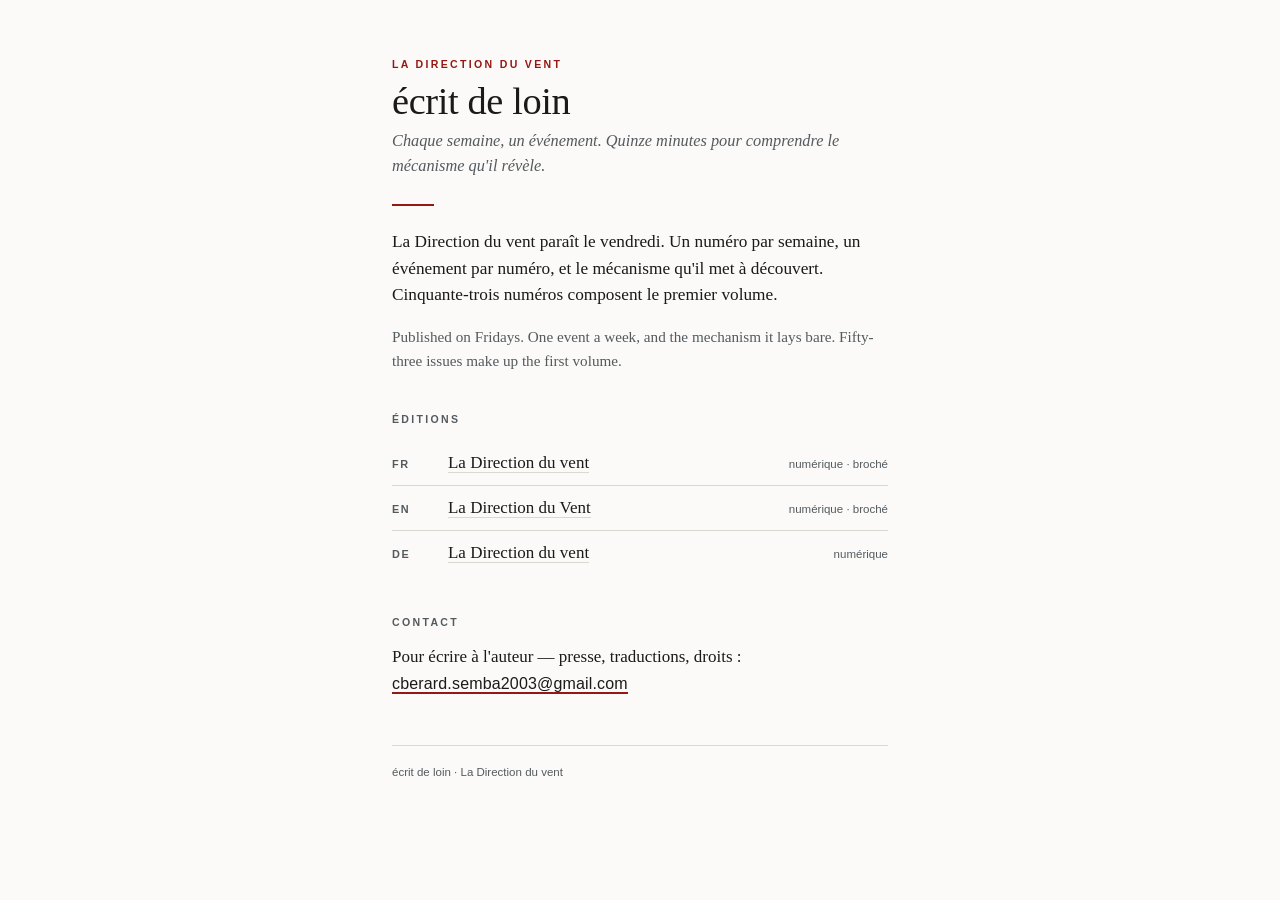
==== index.html @ c3bdf2e4 "Page d'auteur" ====
<!doctype html>
<html lang="fr">
<head>
<meta charset="utf-8">
<meta name="viewport" content="width=device-width,initial-scale=1">
<title>écrit de loin</title>
<style>
  :root{
    --paper:#fbfaf8; --ink:#1a1a1a; --steel:#535a5e;
    --cayenne:#941914; --rule:#dcd7d1;
    --serif:"Iowan Old Style","Palatino Linotype",Palatino,Georgia,"Times New Roman",serif;
    --sans:"Helvetica Neue",Helvetica,Arial,sans-serif;
  }
  *{box-sizing:border-box}
  body{
    margin:0; background:var(--paper); color:var(--ink);
    font-family:var(--serif); font-size:17px; line-height:1.55;
    -webkit-font-smoothing:antialiased;
  }
  .sheet{max-width:34rem; margin:0 auto; padding:3.5rem 1.5rem 4rem}

  .rub{
    font-family:var(--sans); font-size:.66rem; font-weight:600;
    letter-spacing:.22em; text-transform:uppercase; color:var(--cayenne);
    margin:0 0 .5rem;
  }
  h1{
    font-family:var(--serif); font-weight:400; font-size:2.4rem; line-height:1.1;
    margin:0 0 .35rem; letter-spacing:-.01em;
  }
  .sub{
    font-style:italic; color:var(--steel); margin:0 0 1.6rem; font-size:1.02rem;
  }
  hr{border:0; border-top:1px solid var(--rule); margin:1.8rem 0}
  .keyline{border:0; border-top:2px solid var(--cayenne); width:2.6rem; margin:1.4rem 0}

  p{margin:0 0 1rem}
  .lede{font-size:1.08rem}

  h2{
    font-family:var(--sans); font-size:.66rem; font-weight:600;
    letter-spacing:.22em; text-transform:uppercase; color:var(--steel);
    margin:2.4rem 0 .9rem;
  }

  ul.ed{list-style:none; margin:0; padding:0}
  ul.ed li{
    display:flex; gap:.9rem; align-items:baseline;
    padding:.55rem 0; border-bottom:1px solid var(--rule);
  }
  ul.ed li:last-child{border-bottom:0}
  .lang{
    font-family:var(--sans); font-size:.68rem; font-weight:600; letter-spacing:.14em;
    text-transform:uppercase; color:var(--steel); flex:0 0 2.6rem;
  }
  .ed-t{flex:1 1 auto}
  .ed-t a{color:var(--ink); text-decoration:none; border-bottom:1px solid var(--rule)}
  .ed-t a:hover{border-bottom-color:var(--cayenne); color:var(--cayenne)}
  .fmt{font-family:var(--sans); font-size:.72rem; color:var(--steel); white-space:nowrap}

  .mail{
    font-family:var(--sans); font-size:1rem; letter-spacing:.01em;
    color:var(--ink); text-decoration:none; border-bottom:2px solid var(--cayenne);
  }
  .mail:hover{color:var(--cayenne)}

  footer{
    margin-top:3rem; padding-top:1.1rem; border-top:1px solid var(--rule);
    font-family:var(--sans); font-size:.72rem; color:var(--steel);
  }
  .en{color:var(--steel); font-size:.95rem}

  @media (max-width:30rem){
    .sheet{padding:2.4rem 1.15rem 3rem}
    h1{font-size:2rem}
    ul.ed li{flex-wrap:wrap; gap:.4rem .9rem}
    .lang{flex-basis:100%}
  }
</style>
</head>
<body>
<div class="sheet">

  <p class="rub">La Direction du vent</p>
  <h1>écrit de loin</h1>
  <p class="sub">Chaque semaine, un événement. Quinze minutes pour comprendre le mécanisme qu'il révèle.</p>

  <hr class="keyline">

  <p class="lede">La Direction du vent paraît le vendredi. Un numéro par semaine, un événement par
  numéro, et le mécanisme qu'il met à découvert. Cinquante-trois numéros composent le premier
  volume.</p>

  <p class="en">Published on Fridays. One event a week, and the mechanism it lays bare. Fifty-three
  issues make up the first volume.</p>

  <h2>Éditions</h2>
  <ul class="ed">
    <li>
      <span class="lang">FR</span>
      <span class="ed-t"><a href="https://www.amazon.fr/dp/B0HHJQWG64">La Direction du vent</a></span>
      <span class="fmt">numérique · broché</span>
    </li>
    <li>
      <span class="lang">EN</span>
      <span class="ed-t"><a href="https://www.amazon.com/dp/B0HHFZFDJ3">La Direction du Vent</a></span>
      <span class="fmt">numérique · broché</span>
    </li>
    <li>
      <span class="lang">DE</span>
      <span class="ed-t"><a href="https://www.amazon.de/dp/B0HHJSJW9L">La Direction du vent</a></span>
      <span class="fmt">numérique</span>
    </li>
  </ul>

  <h2>Contact</h2>
  <p>Pour écrire à l'auteur — presse, traductions, droits :<br>
  <a class="mail" href="mailto:cberard.semba2003@gmail.com">cberard.semba2003@gmail.com</a></p>

  <footer>
    écrit de loin · La Direction du vent
  </footer>

</div>
</body>
</html>
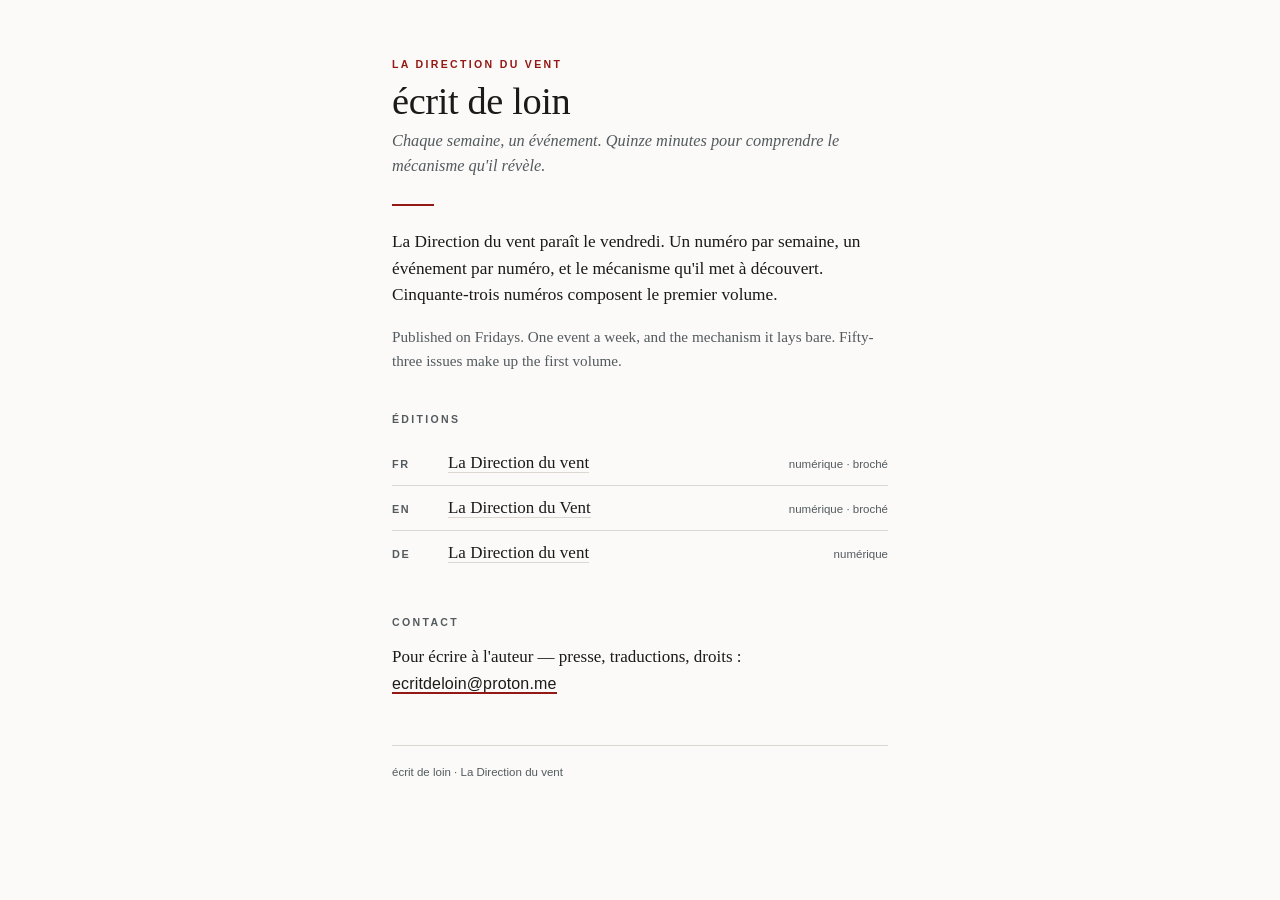
==== commit c91153a1: "Adresse de contact" ====
--- a/index.html
+++ b/index.html
@@ -115,7 +115,7 @@
 
   <h2>Contact</h2>
   <p>Pour écrire à l'auteur — presse, traductions, droits :<br>
-  <a class="mail" href="mailto:cberard.semba2003@gmail.com">cberard.semba2003@gmail.com</a></p>
+  <a class="mail" href="mailto:ecritdeloin@proton.me">ecritdeloin@proton.me</a></p>
 
   <footer>
     écrit de loin · La Direction du vent
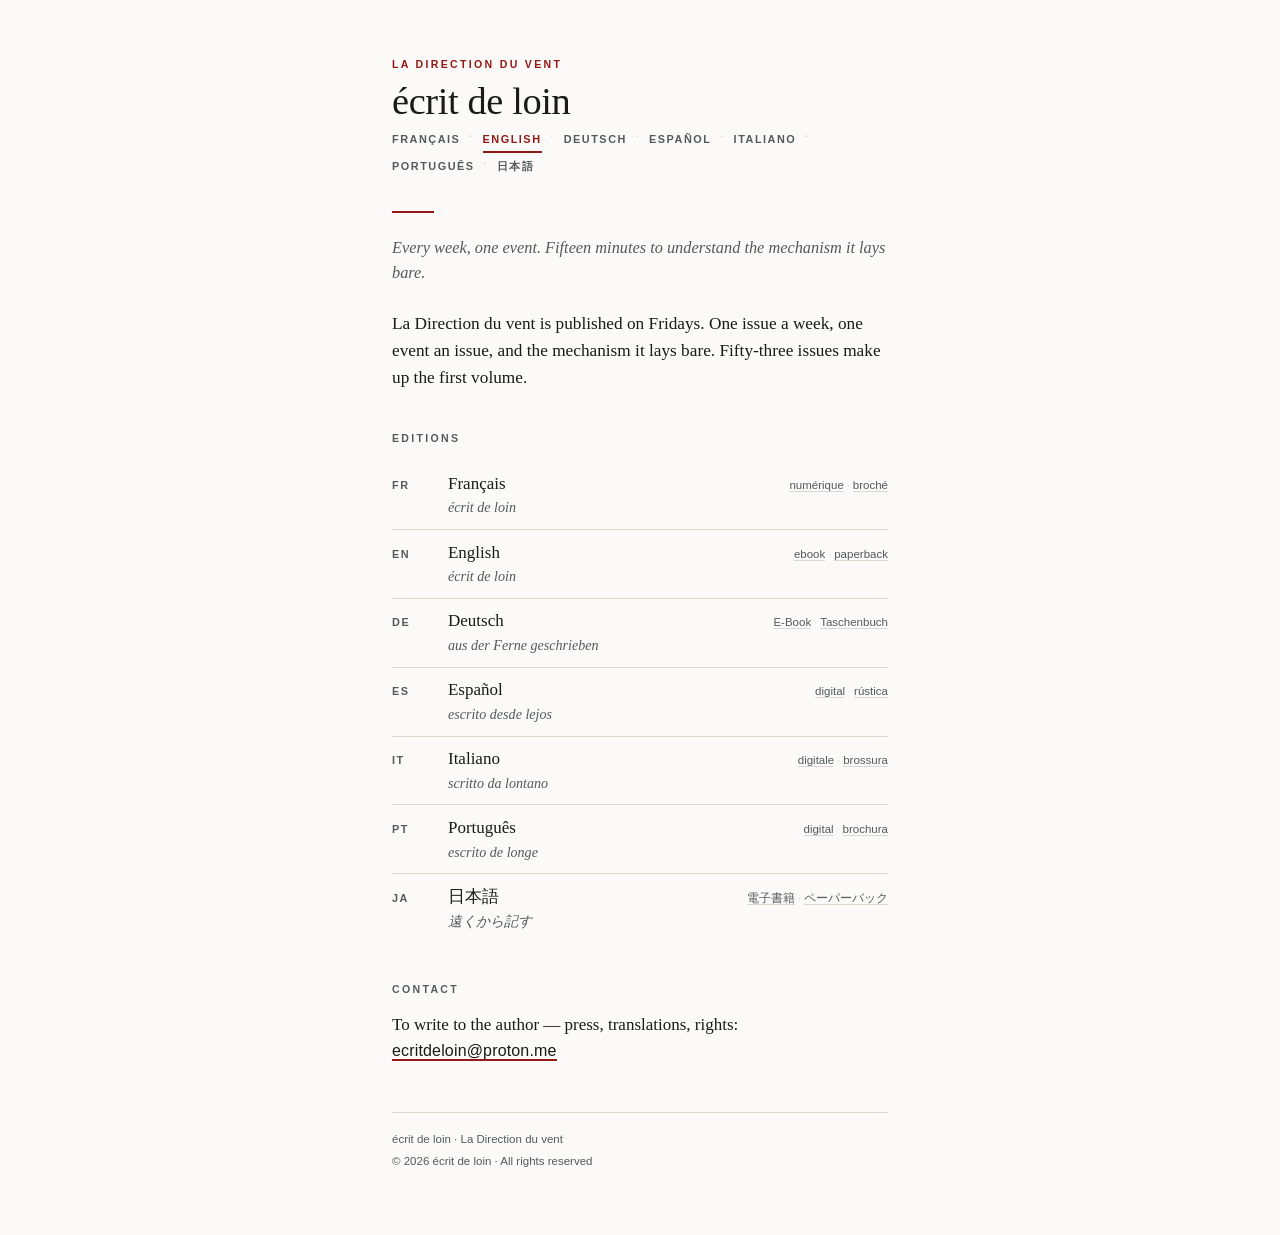
==== commit 5b44c856: "Sept éditions, quatorze liens, sélecteur de langue" ====
--- a/index.html
+++ b/index.html
@@ -3,7 +3,8 @@
 <head>
 <meta charset="utf-8">
 <meta name="viewport" content="width=device-width,initial-scale=1">
-<title>écrit de loin</title>
+<title>écrit de loin — La Direction du vent</title>
+<meta name="description" content="La Direction du vent. Chaque semaine, un événement. Quinze minutes pour comprendre le mécanisme qu'il révèle. Cinquante-trois numéros, en sept langues.">
 <style>
   :root{
     --paper:#fbfaf8; --ink:#1a1a1a; --steel:#535a5e;
@@ -43,10 +44,31 @@
     margin:2.4rem 0 .9rem;
   }
 
+  /* — sélecteur de langue — */
+  .picker{
+    display:flex; flex-wrap:wrap; gap:.1rem .55rem;
+    font-family:var(--sans); font-size:.68rem; font-weight:600;
+    letter-spacing:.14em; text-transform:uppercase;
+    margin:0 0 1.9rem;
+  }
+  .picker button{
+    font:inherit; letter-spacing:inherit; text-transform:inherit;
+    background:none; border:0; padding:.2rem 0; cursor:pointer;
+    color:var(--steel); border-bottom:2px solid transparent;
+  }
+  .picker button:hover{color:var(--cayenne)}
+  .picker button[aria-current="true"]{color:var(--cayenne); border-bottom-color:var(--cayenne)}
+  .picker .sep{color:var(--rule)}
+
+  /* sans JS, les sept blocs restent visibles et lisibles */
+  .say:not([hidden]) + .say:not([hidden]),
+  .ct:not([hidden]) + .ct:not([hidden]){border-top:1px dotted var(--rule); padding-top:1.1rem; margin-top:1.1rem}
+
+  /* — liste des éditions — */
   ul.ed{list-style:none; margin:0; padding:0}
   ul.ed li{
     display:flex; gap:.9rem; align-items:baseline;
-    padding:.55rem 0; border-bottom:1px solid var(--rule);
+    padding:.62rem 0; border-bottom:1px solid var(--rule);
   }
   ul.ed li:last-child{border-bottom:0}
   .lang{
@@ -54,9 +76,11 @@
     text-transform:uppercase; color:var(--steel); flex:0 0 2.6rem;
   }
   .ed-t{flex:1 1 auto}
-  .ed-t a{color:var(--ink); text-decoration:none; border-bottom:1px solid var(--rule)}
-  .ed-t a:hover{border-bottom-color:var(--cayenne); color:var(--cayenne)}
-  .fmt{font-family:var(--sans); font-size:.72rem; color:var(--steel); white-space:nowrap}
+  .ed-t .who{display:block; font-style:italic; color:var(--steel); font-size:.88rem}
+  .fmt{font-family:var(--sans); font-size:.72rem; white-space:nowrap; color:var(--steel)}
+  .fmt a{color:var(--steel); text-decoration:none; border-bottom:1px solid var(--rule)}
+  .fmt a:hover{color:var(--cayenne); border-bottom-color:var(--cayenne)}
+  .fmt .dot{padding:0 .18rem; color:var(--rule)}
 
   .mail{
     font-family:var(--sans); font-size:1rem; letter-spacing:.01em;
@@ -68,13 +92,14 @@
     margin-top:3rem; padding-top:1.1rem; border-top:1px solid var(--rule);
     font-family:var(--sans); font-size:.72rem; color:var(--steel);
   }
-  .en{color:var(--steel); font-size:.95rem}
+  footer .rights{display:block; margin-top:.3rem}
 
   @media (max-width:30rem){
     .sheet{padding:2.4rem 1.15rem 3rem}
     h1{font-size:2rem}
-    ul.ed li{flex-wrap:wrap; gap:.4rem .9rem}
+    ul.ed li{flex-wrap:wrap; gap:.35rem .9rem}
     .lang{flex-basis:100%}
+    .fmt{flex-basis:100%}
   }
 </style>
 </head>
@@ -83,44 +108,171 @@
 
   <p class="rub">La Direction du vent</p>
   <h1>écrit de loin</h1>
-  <p class="sub">Chaque semaine, un événement. Quinze minutes pour comprendre le mécanisme qu'il révèle.</p>
+
+  <nav class="picker" id="picker" aria-label="Langue">
+    <button type="button" data-go="fr" lang="fr">Français</button><span class="sep">·</span>
+    <button type="button" data-go="en" lang="en">English</button><span class="sep">·</span>
+    <button type="button" data-go="de" lang="de">Deutsch</button><span class="sep">·</span>
+    <button type="button" data-go="es" lang="es">Español</button><span class="sep">·</span>
+    <button type="button" data-go="it" lang="it">Italiano</button><span class="sep">·</span>
+    <button type="button" data-go="pt" lang="pt">Português</button><span class="sep">·</span>
+    <button type="button" data-go="ja" lang="ja">日本語</button>
+  </nav>
 
   <hr class="keyline">
 
-  <p class="lede">La Direction du vent paraît le vendredi. Un numéro par semaine, un événement par
-  numéro, et le mécanisme qu'il met à découvert. Cinquante-trois numéros composent le premier
-  volume.</p>
-
-  <p class="en">Published on Fridays. One event a week, and the mechanism it lays bare. Fifty-three
-  issues make up the first volume.</p>
-
-  <h2>Éditions</h2>
+  <div class="say" data-lang="fr" lang="fr">
+    <p class="sub">Chaque semaine, un événement. Quinze minutes pour comprendre le mécanisme qu'il révèle.</p>
+    <p class="lede">La Direction du vent paraît le vendredi. Un numéro par semaine, un événement par numéro, et le mécanisme qu'il met à découvert. Cinquante-trois numéros composent le premier volume.</p>
+  </div>
+
+  <div class="say" data-lang="en" lang="en">
+    <p class="sub">Every week, one event. Fifteen minutes to understand the mechanism it lays bare.</p>
+    <p class="lede">La Direction du vent is published on Fridays. One issue a week, one event an issue, and the mechanism it lays bare. Fifty-three issues make up the first volume.</p>
+  </div>
+
+  <div class="say" data-lang="de" lang="de">
+    <p class="sub">Jede Woche ein Ereignis. Fünfzehn Minuten, um den Mechanismus zu verstehen, den es freilegt.</p>
+    <p class="lede">La Direction du vent erscheint freitags. Eine Ausgabe pro Woche, ein Ereignis pro Ausgabe, und der Mechanismus, den es freilegt. Dreiundfünfzig Ausgaben bilden den ersten Band.</p>
+  </div>
+
+  <div class="say" data-lang="es" lang="es">
+    <p class="sub">Cada semana, un acontecimiento. Quince minutos para entender el mecanismo que pone al descubierto.</p>
+    <p class="lede">La Direction du vent aparece los viernes. Un número por semana, un acontecimiento por número, y el mecanismo que pone al descubierto. Cincuenta y tres números componen el primer volumen.</p>
+  </div>
+
+  <div class="say" data-lang="it" lang="it">
+    <p class="sub">Ogni settimana, un avvenimento. Quindici minuti per capire il meccanismo che mette a nudo.</p>
+    <p class="lede">La Direction du vent esce il venerdì. Un numero a settimana, un avvenimento per numero, e il meccanismo che mette a nudo. Cinquantatré numeri compongono il primo volume.</p>
+  </div>
+
+  <div class="say" data-lang="pt" lang="pt">
+    <p class="sub">Todas as semanas, um acontecimento. Quinze minutos para perceber o mecanismo que põe a nu.</p>
+    <p class="lede">La Direction du vent sai às sextas-feiras. Um número por semana, um acontecimento por número, e o mecanismo que põe a nu. Cinquenta e três números compõem o primeiro volume.</p>
+  </div>
+
+  <div class="say" data-lang="ja" lang="ja">
+    <p class="sub">毎週、ひとつの出来事。十五分で、それが露わにする仕組みをつかむ。</p>
+    <p class="lede">『La Direction du vent』は毎週金曜日に出る。一週間にひとつの号、ひとつの号にひとつの出来事、そしてそれが露わにする仕組み。第一巻は五十三の号からなる。</p>
+  </div>
+
+  <h2 class="hd" data-hd="editions">Éditions</h2>
+
   <ul class="ed">
     <li>
       <span class="lang">FR</span>
-      <span class="ed-t"><a href="https://www.amazon.fr/dp/B0HHJQWG64">La Direction du vent</a></span>
-      <span class="fmt">numérique · broché</span>
+      <span class="ed-t" lang="fr">Français<span class="who">écrit de loin</span></span>
+      <span class="fmt" lang="fr"><a href="https://www.amazon.fr/dp/B0HHJQWG64">numérique</a><span class="dot">·</span><a href="https://www.amazon.fr/dp/B0HHJSZKZ5">broché</a></span>
     </li>
     <li>
       <span class="lang">EN</span>
-      <span class="ed-t"><a href="https://www.amazon.com/dp/B0HHFZFDJ3">La Direction du Vent</a></span>
-      <span class="fmt">numérique · broché</span>
+      <span class="ed-t" lang="en">English<span class="who">écrit de loin</span></span>
+      <span class="fmt" lang="en"><a href="https://www.amazon.com/dp/B0HHFZFDJ3">ebook</a><span class="dot">·</span><a href="https://www.amazon.com/dp/B0HHJ3MZLS">paperback</a></span>
     </li>
     <li>
       <span class="lang">DE</span>
-      <span class="ed-t"><a href="https://www.amazon.de/dp/B0HHJSJW9L">La Direction du vent</a></span>
-      <span class="fmt">numérique</span>
+      <span class="ed-t" lang="de">Deutsch<span class="who">aus der Ferne geschrieben</span></span>
+      <span class="fmt" lang="de"><a href="https://www.amazon.de/dp/B0HHJSJW9L">E-Book</a><span class="dot">·</span><a href="https://www.amazon.de/dp/B0HHJXKGLG">Taschenbuch</a></span>
+    </li>
+    <li>
+      <span class="lang">ES</span>
+      <span class="ed-t" lang="es">Español<span class="who">escrito desde lejos</span></span>
+      <span class="fmt" lang="es"><a href="https://www.amazon.es/dp/B0HHJVWYWV">digital</a><span class="dot">·</span><a href="https://www.amazon.es/dp/B0HHK5GX8Z">rústica</a></span>
+    </li>
+    <li>
+      <span class="lang">IT</span>
+      <span class="ed-t" lang="it">Italiano<span class="who">scritto da lontano</span></span>
+      <span class="fmt" lang="it"><a href="https://www.amazon.it/dp/B0HHL5JHBM">digitale</a><span class="dot">·</span><a href="https://www.amazon.it/dp/B0HHKNQSZ2">brossura</a></span>
+    </li>
+    <li>
+      <span class="lang">PT</span>
+      <span class="ed-t" lang="pt">Português<span class="who">escrito de longe</span></span>
+      <span class="fmt" lang="pt"><a href="https://www.amazon.com.br/dp/B0HHK7PK4W">digital</a><span class="dot">·</span><a href="https://www.amazon.com.br/dp/B0HHLD9Z6T">brochura</a></span>
+    </li>
+    <li>
+      <span class="lang">JA</span>
+      <span class="ed-t" lang="ja">日本語<span class="who">遠くから記す</span></span>
+      <span class="fmt" lang="ja"><a href="https://www.amazon.co.jp/dp/B0HHNVQ7XV">電子書籍</a><span class="dot">·</span><a href="https://www.amazon.co.jp/dp/B0HHSJ1YGT">ペーパーバック</a></span>
     </li>
   </ul>
 
-  <h2>Contact</h2>
-  <p>Pour écrire à l'auteur — presse, traductions, droits :<br>
-  <a class="mail" href="mailto:ecritdeloin@proton.me">ecritdeloin@proton.me</a></p>
+  <h2 class="hd" data-hd="contact">Contact</h2>
+
+  <div class="ct" data-lang="fr" lang="fr"><p>Pour écrire à l'auteur — presse, traductions, droits :<br>
+  <a class="mail" href="mailto:ecritdeloin@proton.me">ecritdeloin@proton.me</a></p></div>
+  <div class="ct" data-lang="en" lang="en"><p>To write to the author — press, translations, rights:<br>
+  <a class="mail" href="mailto:ecritdeloin@proton.me">ecritdeloin@proton.me</a></p></div>
+  <div class="ct" data-lang="de" lang="de"><p>Um dem Autor zu schreiben — Presse, Übersetzungen, Rechte:<br>
+  <a class="mail" href="mailto:ecritdeloin@proton.me">ecritdeloin@proton.me</a></p></div>
+  <div class="ct" data-lang="es" lang="es"><p>Para escribir al autor — prensa, traducciones, derechos:<br>
+  <a class="mail" href="mailto:ecritdeloin@proton.me">ecritdeloin@proton.me</a></p></div>
+  <div class="ct" data-lang="it" lang="it"><p>Per scrivere all'autore — stampa, traduzioni, diritti:<br>
+  <a class="mail" href="mailto:ecritdeloin@proton.me">ecritdeloin@proton.me</a></p></div>
+  <div class="ct" data-lang="pt" lang="pt"><p>Para escrever ao autor — imprensa, traduções, direitos:<br>
+  <a class="mail" href="mailto:ecritdeloin@proton.me">ecritdeloin@proton.me</a></p></div>
+  <div class="ct" data-lang="ja" lang="ja"><p>著者への連絡 — 報道、翻訳、権利：<br>
+  <a class="mail" href="mailto:ecritdeloin@proton.me">ecritdeloin@proton.me</a></p></div>
 
   <footer>
     écrit de loin · La Direction du vent
+    <span class="rights">© 2026 écrit de loin<span class="hd-r" data-hd="rights"> · Tous droits réservés</span></span>
   </footer>
 
 </div>
+
+<script>
+(function(){
+  var LANGS = ["fr","en","de","es","it","pt","ja"];
+  var HD = {
+    editions: {fr:"Éditions", en:"Editions", de:"Ausgaben", es:"Ediciones",
+               it:"Edizioni", pt:"Edições", ja:"各言語版"},
+    contact:  {fr:"Contact", en:"Contact", de:"Kontakt", es:"Contacto",
+               it:"Contatti", pt:"Contacto", ja:"連絡先"},
+    rights:   {fr:" · Tous droits réservés", en:" · All rights reserved",
+               de:" · Alle Rechte vorbehalten", es:" · Todos los derechos reservados",
+               it:" · Tutti i diritti riservati", pt:" · Todos os direitos reservados",
+               ja:" · 無断転載を禁じる"}
+  };
+
+  function pick(){
+    var q = new URLSearchParams(location.search).get("lang");
+    if (q && LANGS.indexOf(q) > -1) return q;
+    var stored = null;
+    try { stored = localStorage.getItem("edl-lang"); } catch(e){}
+    if (stored && LANGS.indexOf(stored) > -1) return stored;
+    var nav = (navigator.languages || [navigator.language || "fr"]);
+    for (var i = 0; i < nav.length; i++){
+      var code = String(nav[i]).slice(0,2).toLowerCase();
+      if (LANGS.indexOf(code) > -1) return code;
+    }
+    return "fr";
+  }
+
+  function show(lang){
+    var blocks = document.querySelectorAll(".say, .ct");
+    for (var i = 0; i < blocks.length; i++){
+      blocks[i].hidden = (blocks[i].getAttribute("data-lang") !== lang);
+    }
+    var heads = document.querySelectorAll("[data-hd]");
+    for (var j = 0; j < heads.length; j++){
+      var key = heads[j].getAttribute("data-hd");
+      if (HD[key] && HD[key][lang]) heads[j].textContent = HD[key][lang];
+    }
+    var btns = document.querySelectorAll("#picker button");
+    for (var k = 0; k < btns.length; k++){
+      btns[k].setAttribute("aria-current", btns[k].getAttribute("data-go") === lang ? "true" : "false");
+    }
+    document.documentElement.lang = lang;
+    try { localStorage.setItem("edl-lang", lang); } catch(e){}
+  }
+
+  document.getElementById("picker").addEventListener("click", function(ev){
+    var b = ev.target.closest("button[data-go]");
+    if (b) show(b.getAttribute("data-go"));
+  });
+
+  show(pick());
+})();
+</script>
 </body>
 </html>
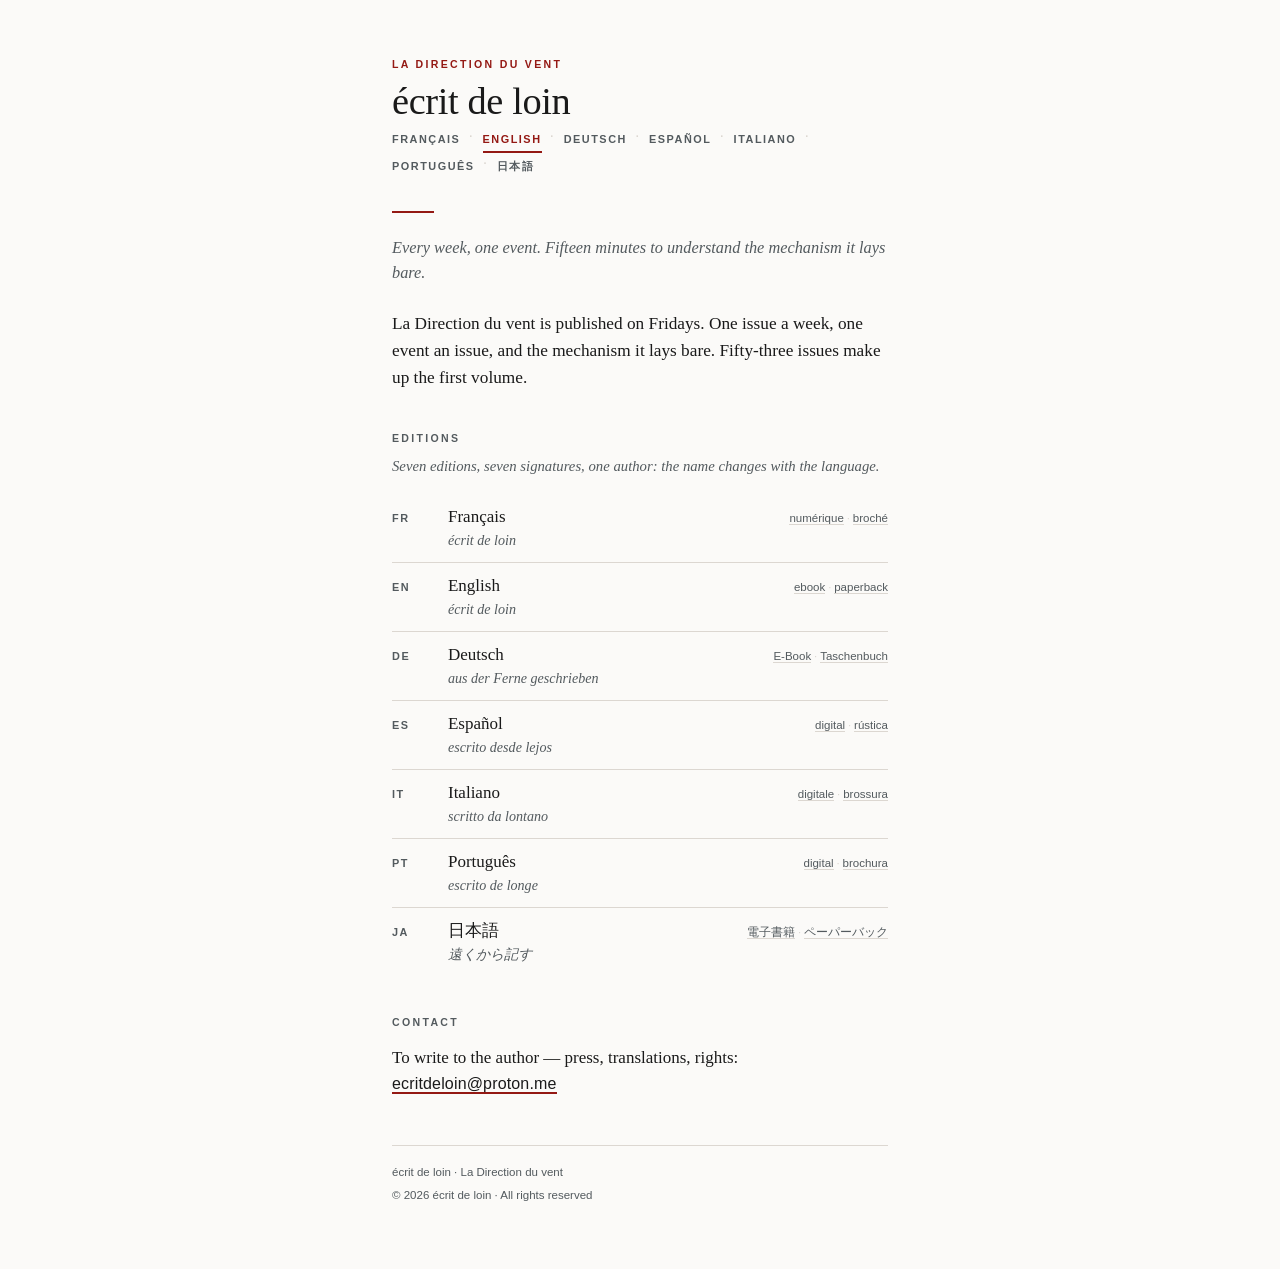
==== commit 96b91aa8: "Sept signatures, un seul auteur" ====
--- a/index.html
+++ b/index.html
@@ -65,6 +65,7 @@
   .ct:not([hidden]) + .ct:not([hidden]){border-top:1px dotted var(--rule); padding-top:1.1rem; margin-top:1.1rem}
 
   /* — liste des éditions — */
+  .nt{font-style:italic; color:var(--steel); font-size:.92rem; margin:-.35rem 0 1rem}
   ul.ed{list-style:none; margin:0; padding:0}
   ul.ed li{
     display:flex; gap:.9rem; align-items:baseline;
@@ -157,6 +158,14 @@
   </div>
 
   <h2 class="hd" data-hd="editions">Éditions</h2>
+
+  <p class="nt" data-lang="fr" lang="fr">Sept éditions, sept signatures, un seul auteur : le nom change avec la langue.</p>
+  <p class="nt" data-lang="en" lang="en">Seven editions, seven signatures, one author: the name changes with the language.</p>
+  <p class="nt" data-lang="de" lang="de">Sieben Ausgaben, sieben Signaturen, ein Autor: der Name wechselt mit der Sprache.</p>
+  <p class="nt" data-lang="es" lang="es">Siete ediciones, siete firmas, un solo autor: el nombre cambia con la lengua.</p>
+  <p class="nt" data-lang="it" lang="it">Sette edizioni, sette firme, un solo autore: il nome cambia con la lingua.</p>
+  <p class="nt" data-lang="pt" lang="pt">Sete edições, sete assinaturas, um só autor: o nome muda com a língua.</p>
+  <p class="nt" data-lang="ja" lang="ja">七つの版、七つの署名、著者はひとり。名は言語とともに変わる。</p>
 
   <ul class="ed">
     <li>
@@ -249,7 +258,7 @@
   }
 
   function show(lang){
-    var blocks = document.querySelectorAll(".say, .ct");
+    var blocks = document.querySelectorAll(".say, .ct, .nt");
     for (var i = 0; i < blocks.length; i++){
       blocks[i].hidden = (blocks[i].getAttribute("data-lang") !== lang);
     }
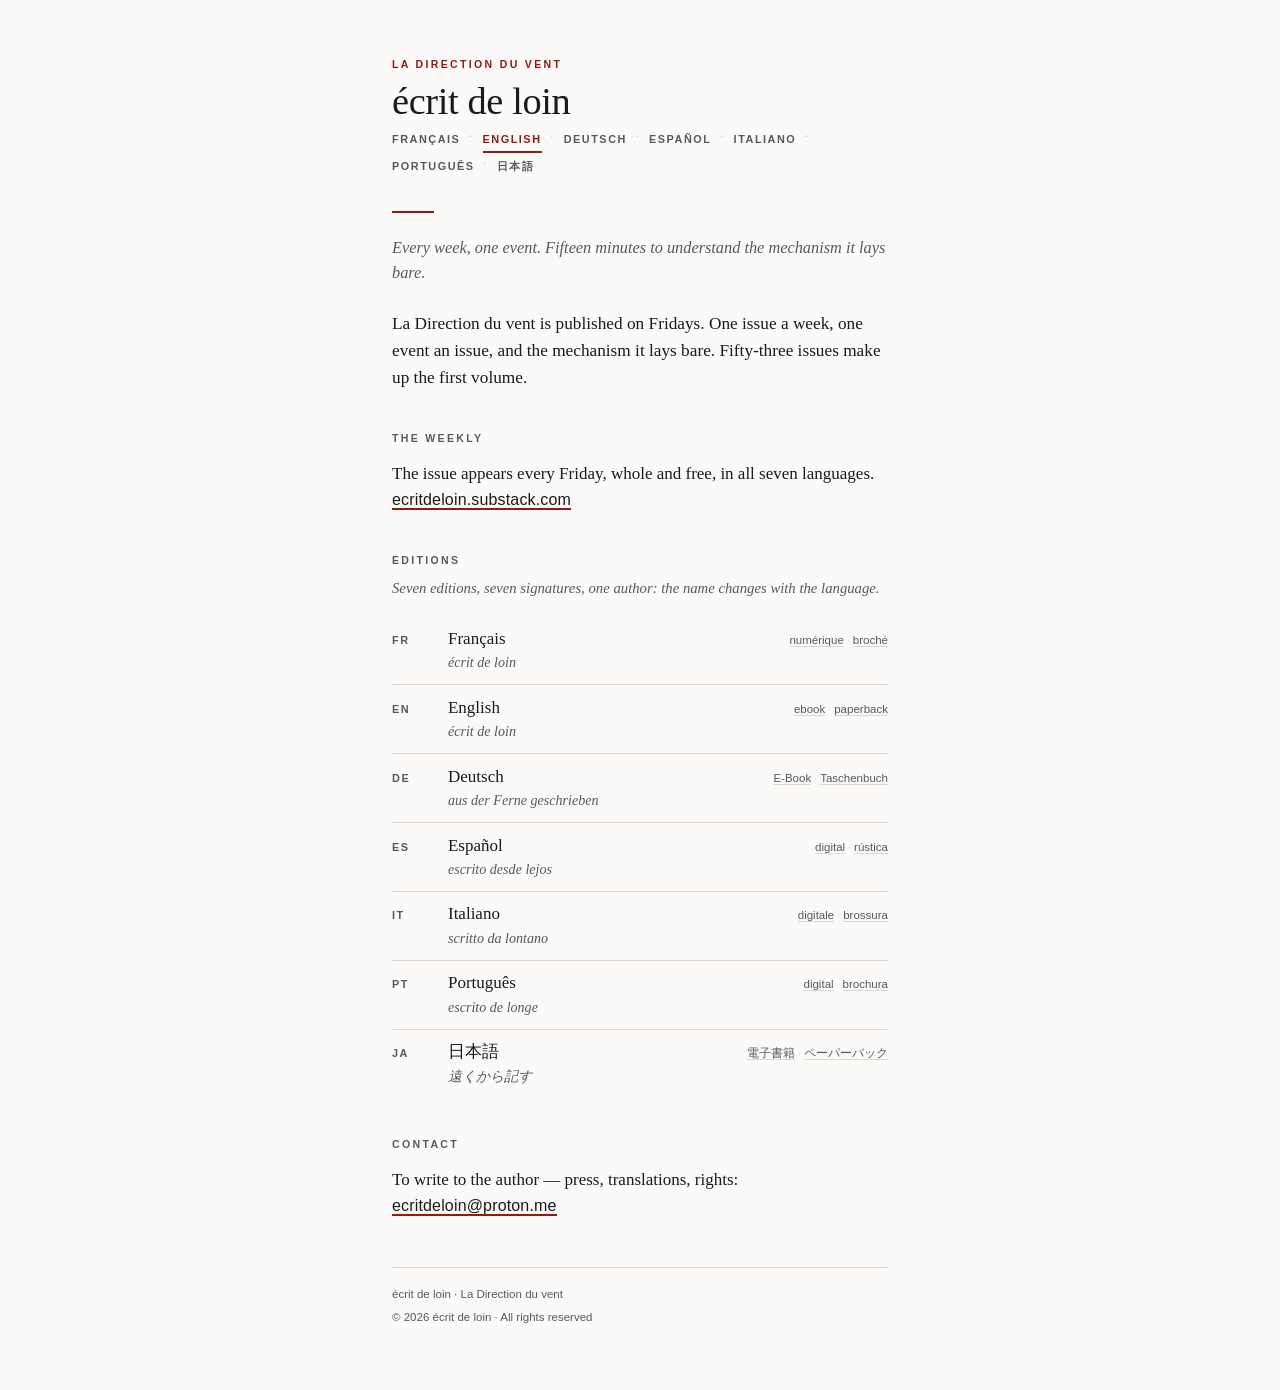
==== commit 87f813b4: "Le site mène à l'hebdomadaire — racine et sources" ====
--- a/index.html
+++ b/index.html
@@ -1,10 +1,37 @@
 <!doctype html>
-<html lang="fr">
+<html lang="en">
 <head>
 <meta charset="utf-8">
 <meta name="viewport" content="width=device-width,initial-scale=1">
-<title>écrit de loin — La Direction du vent</title>
-<meta name="description" content="La Direction du vent. Chaque semaine, un événement. Quinze minutes pour comprendre le mécanisme qu'il révèle. Cinquante-trois numéros, en sept langues.">
+<title>Every week, one event — La Direction du vent</title>
+<meta name="description" content="Fifteen minutes to understand the mechanism it lays bare. One issue a week, on Fridays. Fifty-three issues make up the first volume, in seven languages.">
+<link rel="canonical" href="https://ecritdeloin.github.io/">
+<link rel="alternate" hreflang="x-default" href="https://ecritdeloin.github.io/">
+<link rel="alternate" hreflang="fr" href="https://ecritdeloin.github.io/fr/">
+<link rel="alternate" hreflang="en" href="https://ecritdeloin.github.io/en/">
+<link rel="alternate" hreflang="de" href="https://ecritdeloin.github.io/de/">
+<link rel="alternate" hreflang="es" href="https://ecritdeloin.github.io/es/">
+<link rel="alternate" hreflang="it" href="https://ecritdeloin.github.io/it/">
+<link rel="alternate" hreflang="pt" href="https://ecritdeloin.github.io/pt/">
+<link rel="alternate" hreflang="ja" href="https://ecritdeloin.github.io/ja/">
+<link rel="icon" type="image/png" href="https://ecritdeloin.github.io/logo.png">
+<meta property="og:type" content="website">
+<meta property="og:site_name" content="La Direction du vent">
+<meta property="og:title" content="Every week, one event — La Direction du vent">
+<meta property="og:description" content="Fifteen minutes to understand the mechanism it lays bare. One issue a week, on Fridays. Fifty-three issues make up the first volume, in seven languages.">
+<meta property="og:url" content="https://ecritdeloin.github.io/">
+<meta property="og:locale" content="en_GB">
+<meta property="og:locale:alternate" content="fr_FR">
+<meta property="og:locale:alternate" content="de_DE">
+<meta property="og:locale:alternate" content="es_ES">
+<meta property="og:locale:alternate" content="it_IT">
+<meta property="og:locale:alternate" content="pt_PT">
+<meta property="og:locale:alternate" content="ja_JP">
+<meta property="og:image" content="https://ecritdeloin.github.io/logo.png">
+<meta name="twitter:card" content="summary">
+<meta name="twitter:title" content="Every week, one event — La Direction du vent">
+<meta name="twitter:description" content="Fifteen minutes to understand the mechanism it lays bare. One issue a week, on Fridays. Fifty-three issues make up the first volume, in seven languages.">
+<meta name="twitter:image" content="https://ecritdeloin.github.io/logo.png">
 <style>
   :root{
     --paper:#fbfaf8; --ink:#1a1a1a; --steel:#535a5e;
@@ -60,6 +87,18 @@
   .picker button[aria-current="true"]{color:var(--cayenne); border-bottom-color:var(--cayenne)}
   .picker .sep{color:var(--rule)}
 
+  /* pages statiques : le sélecteur est fait de liens, pas de boutons */
+  .picker a{
+    font:inherit; letter-spacing:inherit; text-transform:inherit;
+    color:var(--steel); text-decoration:none;
+    padding:.2rem 0; border-bottom:2px solid transparent;
+  }
+  .picker a:hover{color:var(--cayenne)}
+  .picker .ici{
+    color:var(--cayenne); border-bottom:2px solid var(--cayenne);
+    padding:.2rem 0;
+  }
+
   /* sans JS, les sept blocs restent visibles et lisibles */
   .say:not([hidden]) + .say:not([hidden]),
   .ct:not([hidden]) + .ct:not([hidden]){border-top:1px dotted var(--rule); padding-top:1.1rem; margin-top:1.1rem}
@@ -110,14 +149,8 @@
   <p class="rub">La Direction du vent</p>
   <h1>écrit de loin</h1>
 
-  <nav class="picker" id="picker" aria-label="Langue">
-    <button type="button" data-go="fr" lang="fr">Français</button><span class="sep">·</span>
-    <button type="button" data-go="en" lang="en">English</button><span class="sep">·</span>
-    <button type="button" data-go="de" lang="de">Deutsch</button><span class="sep">·</span>
-    <button type="button" data-go="es" lang="es">Español</button><span class="sep">·</span>
-    <button type="button" data-go="it" lang="it">Italiano</button><span class="sep">·</span>
-    <button type="button" data-go="pt" lang="pt">Português</button><span class="sep">·</span>
-    <button type="button" data-go="ja" lang="ja">日本語</button>
+  <nav class="picker" id="picker" aria-label="Language">
+    <button type="button" data-go="fr" lang="fr">Français</button><span class="sep">·</span><button type="button" data-go="en" lang="en">English</button><span class="sep">·</span><button type="button" data-go="de" lang="de">Deutsch</button><span class="sep">·</span><button type="button" data-go="es" lang="es">Español</button><span class="sep">·</span><button type="button" data-go="it" lang="it">Italiano</button><span class="sep">·</span><button type="button" data-go="pt" lang="pt">Português</button><span class="sep">·</span><button type="button" data-go="ja" lang="ja">日本語</button>
   </nav>
 
   <hr class="keyline">
@@ -157,11 +190,28 @@
     <p class="lede">『La Direction du vent』は毎週金曜日に出る。一週間にひとつの号、ひとつの号にひとつの出来事、そしてそれが露わにする仕組み。第一巻は五十三の号からなる。</p>
   </div>
 
-  <h2 class="hd" data-hd="editions">Éditions</h2>
+  <h2 class="hd" data-hd="hebdo">The weekly</h2>
+
+  <div class="hb" data-lang="fr" lang="fr"><p>Le numéro paraît chaque vendredi, entier et gratuit, dans les sept langues.<br>
+  <a class="mail" href="https://ecritdeloin.substack.com">ecritdeloin.substack.com</a></p></div>
+  <div class="hb" data-lang="en" lang="en"><p>The issue appears every Friday, whole and free, in all seven languages.<br>
+  <a class="mail" href="https://ecritdeloin.substack.com">ecritdeloin.substack.com</a></p></div>
+  <div class="hb" data-lang="de" lang="de"><p>Die Ausgabe erscheint jeden Freitag, ganz und kostenlos, in allen sieben Sprachen.<br>
+  <a class="mail" href="https://ecritdeloin.substack.com">ecritdeloin.substack.com</a></p></div>
+  <div class="hb" data-lang="es" lang="es"><p>El número aparece cada viernes, entero y gratuito, en las siete lenguas.<br>
+  <a class="mail" href="https://ecritdeloin.substack.com">ecritdeloin.substack.com</a></p></div>
+  <div class="hb" data-lang="it" lang="it"><p>Il numero esce ogni venerdì, intero e gratuito, in tutte e sette le lingue.<br>
+  <a class="mail" href="https://ecritdeloin.substack.com">ecritdeloin.substack.com</a></p></div>
+  <div class="hb" data-lang="pt" lang="pt"><p>O número sai todas as sextas-feiras, inteiro e gratuito, nas sete línguas.<br>
+  <a class="mail" href="https://ecritdeloin.substack.com">ecritdeloin.substack.com</a></p></div>
+  <div class="hb" data-lang="ja" lang="ja"><p>号は毎週金曜日に、全体が無料で、七つの言語すべてで出る。<br>
+  <a class="mail" href="https://ecritdeloin.substack.com">ecritdeloin.substack.com</a></p></div>
+
+  <h2 class="hd" data-hd="editions">Editions</h2>
 
   <p class="nt" data-lang="fr" lang="fr">Sept éditions, sept signatures, un seul auteur : le nom change avec la langue.</p>
   <p class="nt" data-lang="en" lang="en">Seven editions, seven signatures, one author: the name changes with the language.</p>
-  <p class="nt" data-lang="de" lang="de">Sieben Ausgaben, sieben Signaturen, ein Autor: der Name wechselt mit der Sprache.</p>
+  <p class="nt" data-lang="de" lang="de">Sieben Sprachausgaben, sieben Signaturen, ein Autor: der Name wechselt mit der Sprache.</p>
   <p class="nt" data-lang="es" lang="es">Siete ediciones, siete firmas, un solo autor: el nombre cambia con la lengua.</p>
   <p class="nt" data-lang="it" lang="it">Sette edizioni, sette firme, un solo autore: il nome cambia con la lingua.</p>
   <p class="nt" data-lang="pt" lang="pt">Sete edições, sete assinaturas, um só autor: o nome muda com a língua.</p>
@@ -224,24 +274,21 @@
 
   <footer>
     écrit de loin · La Direction du vent
-    <span class="rights">© 2026 écrit de loin<span class="hd-r" data-hd="rights"> · Tous droits réservés</span></span>
+    <span class="rights">© 2026 écrit de loin<span class="hd-r" data-hd="rights"> · All rights reserved</span></span>
   </footer>
 
 </div>
-
 <script>
 (function(){
-  var LANGS = ["fr","en","de","es","it","pt","ja"];
+  var LANGS = ["fr", "en", "de", "es", "it", "pt", "ja"];
   var HD = {
-    editions: {fr:"Éditions", en:"Editions", de:"Ausgaben", es:"Ediciones",
-               it:"Edizioni", pt:"Edições", ja:"各言語版"},
-    contact:  {fr:"Contact", en:"Contact", de:"Kontakt", es:"Contacto",
-               it:"Contatti", pt:"Contacto", ja:"連絡先"},
-    rights:   {fr:" · Tous droits réservés", en:" · All rights reserved",
-               de:" · Alle Rechte vorbehalten", es:" · Todos los derechos reservados",
-               it:" · Tutti i diritti riservati", pt:" · Todos os direitos reservados",
-               ja:" · 無断転載を禁じる"}
+    hebdo:    {"fr": "L'hebdomadaire", "en": "The weekly", "de": "Die Wochenzeitung", "es": "El semanario", "it": "Il settimanale", "pt": "O semanário", "ja": "週刊"},
+    editions: {"fr": "Éditions", "en": "Editions", "de": "Sprachausgaben", "es": "Ediciones", "it": "Edizioni", "pt": "Edições", "ja": "各言語版"},
+    contact:  {"fr": "Contact", "en": "Contact", "de": "Kontakt", "es": "Contacto", "it": "Contatti", "pt": "Contacto", "ja": "連絡先"},
+    rights:   {"fr": " · Tous droits réservés", "en": " · All rights reserved", "de": " · Alle Rechte vorbehalten", "es": " · Todos los derechos reservados", "it": " · Tutti i diritti riservati", "pt": " · Todos os direitos reservados", "ja": " · 無断転載を禁じる"}
   };
+  var TITRE = {"fr": "Chaque semaine, un événement — La Direction du vent", "en": "Every week, one event — La Direction du vent", "de": "Jede Woche ein Ereignis — La Direction du vent", "es": "Cada semana, un acontecimiento — La Direction du vent", "it": "Ogni settimana, un avvenimento — La Direction du vent", "pt": "Todas as semanas, um acontecimento — La Direction du vent", "ja": "毎週、ひとつの出来事 — La Direction du vent"};
+  var DESC  = {"fr": "Quinze minutes pour comprendre le mécanisme qu'il révèle. Un numéro par semaine, le vendredi. Cinquante-trois numéros composent le premier volume, en sept langues.", "en": "Fifteen minutes to understand the mechanism it lays bare. One issue a week, on Fridays. Fifty-three issues make up the first volume, in seven languages.", "de": "Fünfzehn Minuten, um den Mechanismus zu verstehen, den es freilegt. Eine Ausgabe pro Woche, freitags. Dreiundfünfzig Ausgaben bilden den ersten Band, in sieben Sprachen.", "es": "Quince minutos para entender el mecanismo que pone al descubierto. Un número por semana, los viernes. Cincuenta y tres números componen el primer volumen, en siete lenguas.", "it": "Quindici minuti per capire il meccanismo che mette a nudo. Un numero a settimana, il venerdì. Cinquantatré numeri compongono il primo volume, in sette lingue.", "pt": "Quinze minutos para perceber o mecanismo que põe a nu. Um número por semana, às sextas-feiras. Cinquenta e três números compõem o primeiro volume, em sete línguas.", "ja": "十五分で、それが露わにする仕組みをつかむ。毎週金曜日にひとつの号。第一巻は五十三の号からなり、七つの言語で存在する。"};
 
   function pick(){
     var q = new URLSearchParams(location.search).get("lang");
@@ -254,11 +301,11 @@
       var code = String(nav[i]).slice(0,2).toLowerCase();
       if (LANGS.indexOf(code) > -1) return code;
     }
-    return "fr";
+    return "en";
   }
 
   function show(lang){
-    var blocks = document.querySelectorAll(".say, .ct, .nt");
+    var blocks = document.querySelectorAll(".say, .ct, .nt, .hb");
     for (var i = 0; i < blocks.length; i++){
       blocks[i].hidden = (blocks[i].getAttribute("data-lang") !== lang);
     }
@@ -272,6 +319,11 @@
       btns[k].setAttribute("aria-current", btns[k].getAttribute("data-go") === lang ? "true" : "false");
     }
     document.documentElement.lang = lang;
+    if (TITRE[lang]) document.title = TITRE[lang];
+    var md = document.querySelector('meta[name="description"]');
+    if (md && DESC[lang]) md.setAttribute("content", DESC[lang]);
+    var pl = document.getElementById("plein");
+    if (pl) pl.setAttribute("href", "https://ecritdeloin.github.io/" + lang + "/");
     try { localStorage.setItem("edl-lang", lang); } catch(e){}
   }
 
